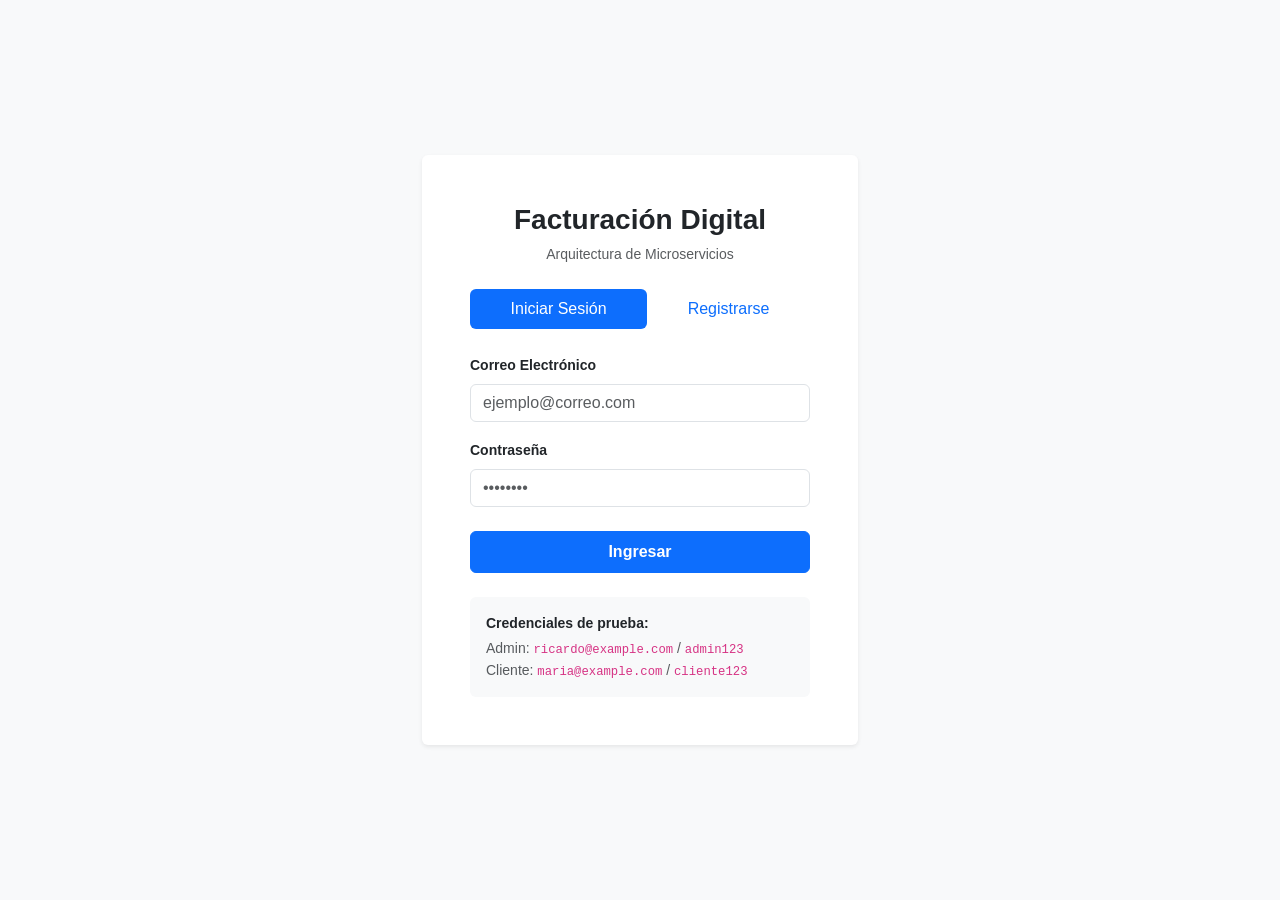
==== facturacion-microservicios/frontend/index.html @ 03af6141 "CRUD con front de Stitch" ====
<!DOCTYPE html>
<html lang="es">
<head>
  <meta charset="UTF-8">
  <meta name="viewport" content="width=device-width, initial-scale=1.0">
  <title>Acceso - Sistema de Facturación Digital</title>
  <!-- Bootstrap 5 CSS CDN -->
  <link href="https://cdn.jsdelivr.net/npm/bootstrap@5.3.3/dist/css/bootstrap.min.css" rel="stylesheet">
  <link rel="stylesheet" href="css/styles.css">
</head>
<body class="d-flex align-items-center justify-content-center min-vh-100 py-4">

  <!-- Contenedor para notificaciones toast -->
  <div data-hook="toast-container" id="toast-container"></div>

  <main class="container" style="max-width: 460px;">
    <div class="card shadow-sm border-0">
      <div class="card-body p-4 p-md-5">
        <header class="text-center mb-4">
          <h1 class="h3 fw-bold text-dark">Facturación Digital</h1>
          <p class="text-muted small">Arquitectura de Microservicios</p>
        </header>

        <!-- Navegación de pestañas Login / Registro -->
        <ul class="nav nav-pills nav-fill mb-4" role="tablist">
          <li class="nav-item" role="presentation">
            <button class="nav-link active" data-hook="tab-login-btn" id="pills-login-tab" data-bs-toggle="pill" data-bs-target="#pills-login" type="button" role="tab">Iniciar Sesión</button>
          </li>
          <li class="nav-item" role="presentation">
            <button class="nav-link" data-hook="tab-register-btn" id="pills-register-tab" data-bs-toggle="pill" data-bs-target="#pills-register" type="button" role="tab">Registrarse</button>
          </li>
        </ul>

        <div class="tab-content">
          <!-- Formulario de Iniciar Sesión -->
          <div class="tab-pane fade show active" id="pills-login" role="tabpanel">
            <form data-hook="login-form">
              <div class="mb-3">
                <label for="login-email" class="form-label small fw-semibold">Correo Electrónico</label>
                <input type="email" class="form-control" id="login-email" data-hook="login-email" placeholder="ejemplo@correo.com" required autocomplete="email">
              </div>
              <div class="mb-4">
                <label for="login-password" class="form-label small fw-semibold">Contraseña</label>
                <input type="password" class="form-control" id="login-password" data-hook="login-password" placeholder="••••••••" required autocomplete="current-password">
              </div>
              <button type="submit" class="btn btn-primary w-100 py-2 fw-semibold" data-hook="btn-login-submit">Ingresar</button>
            </form>

            <div class="mt-4 p-3 bg-light rounded text-muted small">
              <p class="mb-1 fw-bold text-dark">Credenciales de prueba:</p>
              <div>Admin: <code>ricardo@example.com</code> / <code>admin123</code></div>
              <div>Cliente: <code>maria@example.com</code> / <code>cliente123</code></div>
            </div>
          </div>

          <!-- Formulario de Registro -->
          <div class="tab-pane fade" id="pills-register" role="tabpanel">
            <form data-hook="register-form">
              <div class="mb-3">
                <label for="register-nombre" class="form-label small fw-semibold">Nombre Completo</label>
                <input type="text" class="form-control" id="register-nombre" data-hook="register-nombre" placeholder="Juan Pérez" required>
              </div>
              <div class="mb-3">
                <label for="register-email" class="form-label small fw-semibold">Correo Electrónico</label>
                <input type="email" class="form-control" id="register-email" data-hook="register-email" placeholder="juan@correo.com" required>
              </div>
              <div class="mb-4">
                <label for="register-password" class="form-label small fw-semibold">Contraseña</label>
                <input type="password" class="form-control" id="register-password" data-hook="register-password" placeholder="Mínimo 6 caracteres" minlength="6" required autocomplete="new-password">
              </div>
              <button type="submit" class="btn btn-success w-100 py-2 fw-semibold" data-hook="btn-register-submit">Crear Cuenta</button>
            </form>
          </div>
        </div>

      </div>
    </div>
  </main>

  <!-- Bootstrap 5 JS Bundle CDN -->
  <script src="https://cdn.jsdelivr.net/npm/bootstrap@5.3.3/dist/js/bootstrap.bundle.min.js"></script>

  <!-- Script principal de inicio -->
  <script type="module">
    import { initAuthPage } from './js/auth.js';
    document.addEventListener('DOMContentLoaded', () => {
      initAuthPage();
    });
  </script>
</body>
</html>
---- facturacion-microservicios/frontend/css/styles.css ----
/* Estilos neutros y funcionales para el frontend */
:root {
  --primary-color: #2b3a4a;
  --secondary-color: #4a5d6e;
  --bg-light: #f8f9fa;
  --border-color: #dee2e6;
}

body {
  background-color: var(--bg-light);
  font-family: -apple-system, BlinkMacSystemFont, "Segoe UI", Roboto, "Helvetica Neue", Arial, sans-serif;
  color: #333;
}

.navbar-brand {
  font-weight: 600;
  letter-spacing: 0.5px;
}

.card {
  border: 1px solid var(--border-color);
  box-shadow: 0 1px 3px rgba(0, 0, 0, 0.05);
}

.table th {
  background-color: #edf2f7;
  font-weight: 600;
}

/* Toast container */
#toast-container {
  position: fixed;
  top: 1.5rem;
  right: 1.5rem;
  z-index: 1080;
}

/* Modales e interacción */
.pre-json {
  background-color: #1e1e1e;
  color: #d4d4d4;
  padding: 1rem;
  border-radius: 6px;
  max-height: 400px;
  overflow: auto;
  font-size: 0.875rem;
}

/* Área de factura impresa / vista previa */
.factura-box {
  background: white;
  border: 1px solid var(--border-color);
  border-radius: 8px;
  padding: 2rem;
}

/* REGLAS PARA IMPRESIÓN Y GUARDAR COMO PDF (window.print()) */
@media print {
  body {
    background: white !important;
    color: black !important;
    font-size: 12pt;
  }

  /* Ocultar todo lo que no sea la factura en la impresión */
  .no-print,
  nav,
  .btn,
  #toast-container,
  .nav-tabs,
  .modal,
  .card-header,
  footer {
    display: none !important;
  }

  /* Mostrar únicamente el contenedor de la factura */
  [data-hook="factura-detalle-vista"] {
    display: block !important;
    margin: 0 !important;
    padding: 0 !important;
  }

  .factura-box {
    border: none !important;
    box-shadow: none !important;
    padding: 0 !important;
    width: 100% !important;
  }

  table {
    width: 100% !important;
    border-collapse: collapse !important;
  }

  table, th, td {
    border: 1px solid #ddd !important;
  }

  th, td {
    padding: 8px !important;
    text-align: left;
  }
}
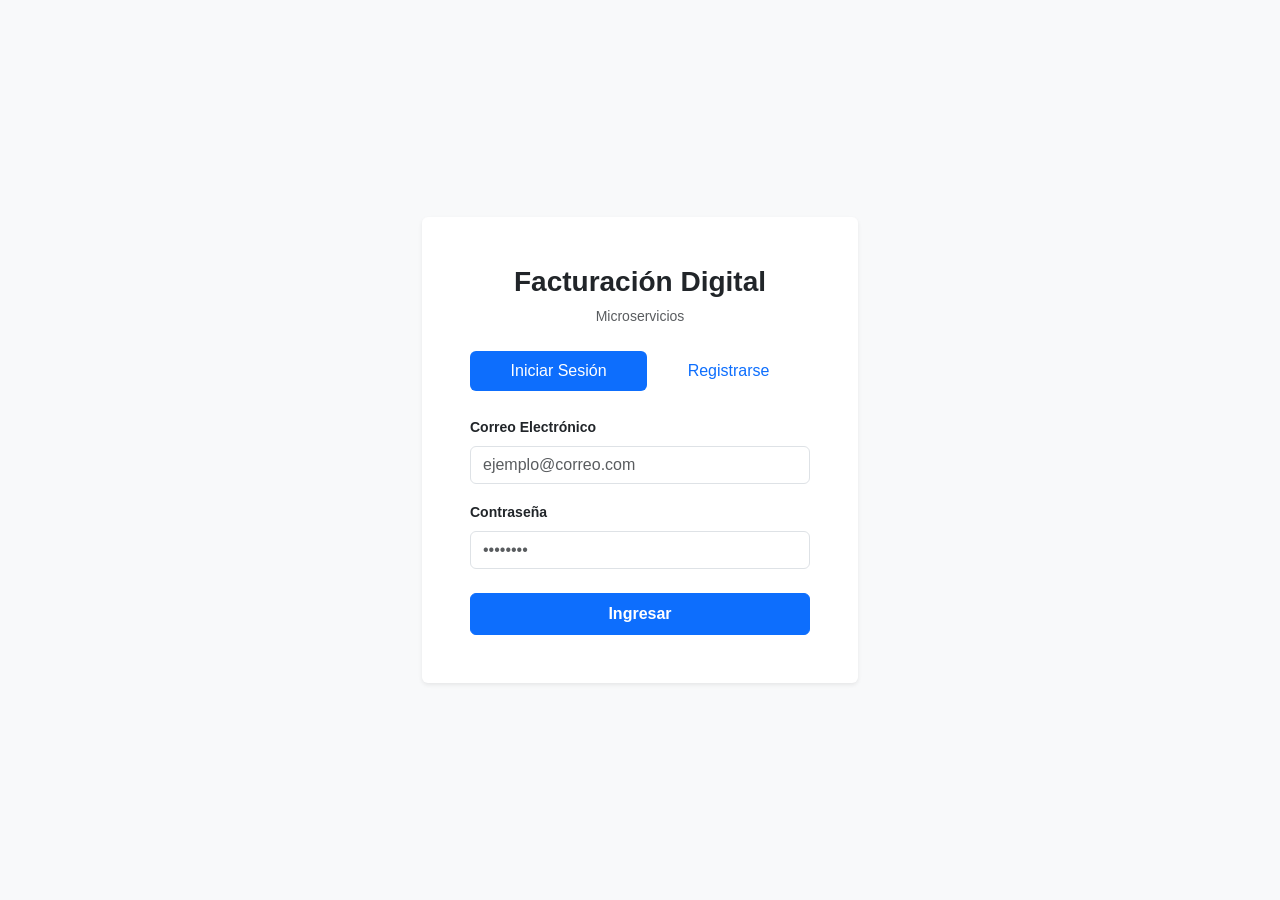
==== commit da496210: "Cambios" ====
--- a/facturacion-microservicios/frontend/index.html
+++ b/facturacion-microservicios/frontend/index.html
@@ -18,7 +18,7 @@
       <div class="card-body p-4 p-md-5">
         <header class="text-center mb-4">
           <h1 class="h3 fw-bold text-dark">Facturación Digital</h1>
-          <p class="text-muted small">Arquitectura de Microservicios</p>
+          <p class="text-muted small">Microservicios</p>
         </header>
 
         <!-- Navegación de pestañas Login / Registro -->
@@ -45,12 +45,6 @@
               </div>
               <button type="submit" class="btn btn-primary w-100 py-2 fw-semibold" data-hook="btn-login-submit">Ingresar</button>
             </form>
-
-            <div class="mt-4 p-3 bg-light rounded text-muted small">
-              <p class="mb-1 fw-bold text-dark">Credenciales de prueba:</p>
-              <div>Admin: <code>ricardo@example.com</code> / <code>admin123</code></div>
-              <div>Cliente: <code>maria@example.com</code> / <code>cliente123</code></div>
-            </div>
           </div>
 
           <!-- Formulario de Registro -->
@@ -80,7 +74,7 @@
   <!-- Bootstrap 5 JS Bundle CDN -->
   <script src="https://cdn.jsdelivr.net/npm/bootstrap@5.3.3/dist/js/bootstrap.bundle.min.js"></script>
 
-  <!-- Script principal de inicio -->
+  <!-- Script de inicio de sesión y registro -->
   <script type="module">
     import { initAuthPage } from './js/auth.js';
     document.addEventListener('DOMContentLoaded', () => {
